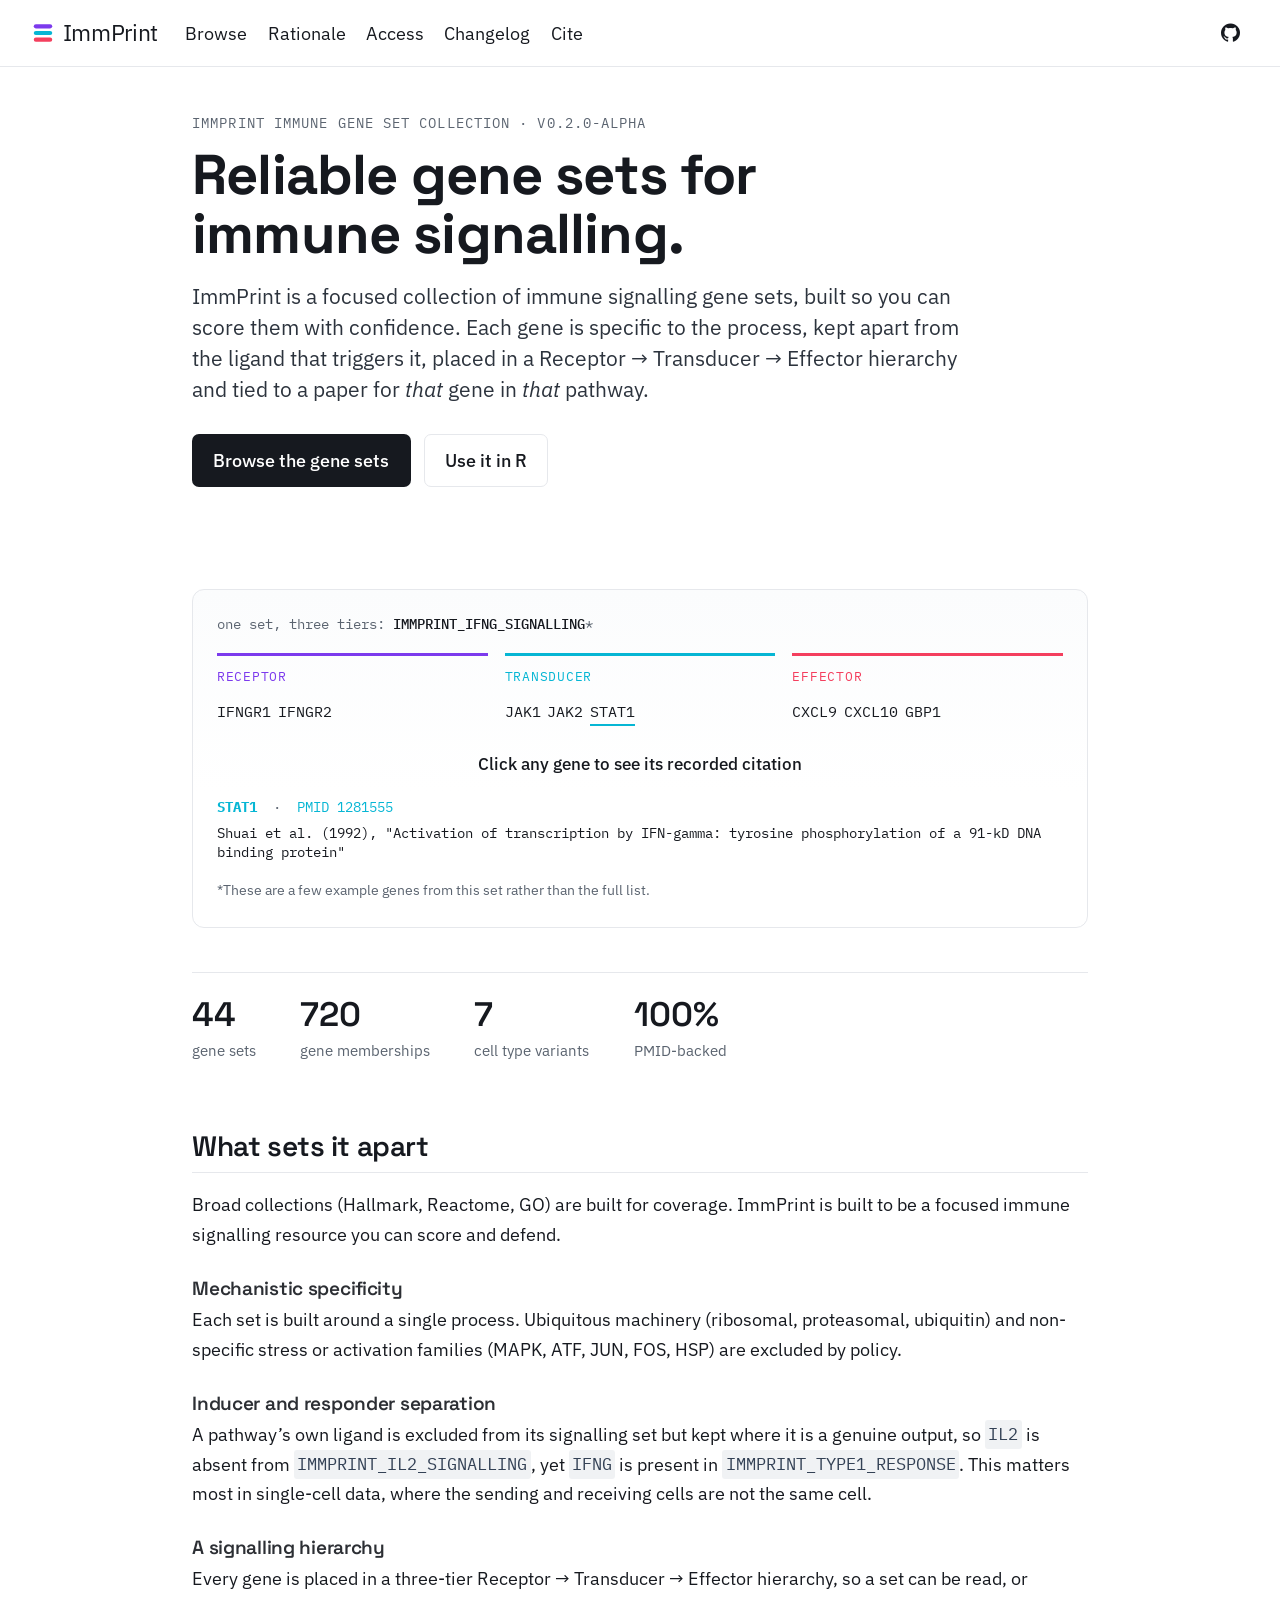
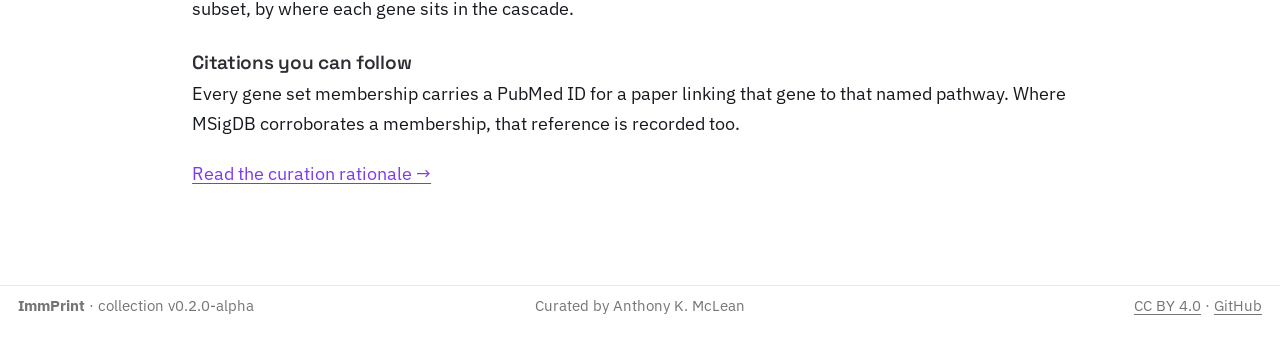
==== index.html @ 452f44f0 "Built site for gh-pages" ====
<!DOCTYPE html>
<html xmlns="http://www.w3.org/1999/xhtml" lang="en" xml:lang="en"><head>

<meta charset="utf-8">
<meta name="generator" content="quarto-1.9.38">

<meta name="viewport" content="width=device-width, initial-scale=1.0, user-scalable=yes">


<title>Home – ImmPrint</title>
<style>
/* Default styles provided by pandoc.
** See https://pandoc.org/MANUAL.html#variables-for-html for config info.
*/
code{white-space: pre-wrap;}
span.smallcaps{font-variant: small-caps;}
div.columns{display: flex; gap: min(4vw, 1.5em);}
div.column{flex: auto; overflow-x: auto;}
div.hanging-indent{margin-left: 1.5em; text-indent: -1.5em;}
ul.task-list{list-style: none;}
ul.task-list li input[type="checkbox"] {
  width: 0.8em;
  margin: 0 0.8em 0.2em -1em; /* quarto-specific, see https://github.com/quarto-dev/quarto-cli/issues/4556 */ 
  vertical-align: middle;
}
/* CSS for syntax highlighting */
html { -webkit-text-size-adjust: 100%; }
pre > code.sourceCode { white-space: pre; position: relative; }
pre > code.sourceCode > span { display: inline-block; line-height: 1.25; }
pre > code.sourceCode > span:empty { height: 1.2em; }
.sourceCode { overflow: visible; }
code.sourceCode > span { color: inherit; text-decoration: inherit; }
div.sourceCode { margin: 1em 0; }
pre.sourceCode { margin: 0; }
@media screen {
div.sourceCode { overflow: auto; }
}
@media print {
pre > code.sourceCode { white-space: pre-wrap; }
pre > code.sourceCode > span { text-indent: -5em; padding-left: 5em; }
}
pre.numberSource code
  { counter-reset: source-line 0; }
pre.numberSource code > span
  { position: relative; left: -4em; counter-increment: source-line; }
pre.numberSource code > span > a:first-child::before
  { content: counter(source-line);
    position: relative; left: -1em; text-align: right; vertical-align: baseline;
    border: none; display: inline-block;
    -webkit-touch-callout: none; -webkit-user-select: none;
    -khtml-user-select: none; -moz-user-select: none;
    -ms-user-select: none; user-select: none;
    padding: 0 4px; width: 4em;
  }
pre.numberSource { margin-left: 3em;  padding-left: 4px; }
div.sourceCode
  {   }
@media screen {
pre > code.sourceCode > span > a:first-child::before { text-decoration: underline; }
}
</style>


<script src="site_libs/quarto-nav/quarto-nav.js"></script>
<link href="./favicon.svg" rel="icon" type="image/svg+xml">
<script src="site_libs/quarto-html/quarto.js" type="module"></script>
<script src="site_libs/quarto-html/tabsets/tabsets.js" type="module"></script>
<script src="site_libs/quarto-html/popper.min.js"></script>
<script src="site_libs/quarto-html/tippy.umd.min.js"></script>
<script src="site_libs/quarto-html/anchor.min.js"></script>
<link href="site_libs/quarto-html/tippy.css" rel="stylesheet">
<link href="site_libs/quarto-html/quarto-syntax-highlighting-c11abc8cc2b203d8167704c6b3f98431.css" rel="stylesheet" id="quarto-text-highlighting-styles">
<script src="site_libs/bootstrap/bootstrap.min.js"></script>
<link href="site_libs/bootstrap/bootstrap-icons.css" rel="stylesheet">
<link href="site_libs/bootstrap/bootstrap-0b1554bef67d31e65fcadd1687eadedb.min.css" rel="stylesheet" append-hash="true" id="quarto-bootstrap" data-mode="light">
<script id="quarto-search-options" type="application/json">{
  "language": {
    "search-no-results-text": "No results",
    "search-matching-documents-text": "matching documents",
    "search-copy-link-title": "Copy link to search",
    "search-hide-matches-text": "Hide additional matches",
    "search-more-match-text": "more match in this document",
    "search-more-matches-text": "more matches in this document",
    "search-clear-button-title": "Clear",
    "search-text-placeholder": "",
    "search-detached-cancel-button-title": "Cancel",
    "search-submit-button-title": "Submit",
    "search-label": "Search"
  }
}</script>
<script type="module" src="site_libs/quarto-ojs/quarto-ojs-runtime.js"></script>
<link href="site_libs/quarto-ojs/quarto-ojs.css" rel="stylesheet">


</head>

<body class="nav-fixed fullcontent quarto-light">

<div id="quarto-search-results"></div>
  <header id="quarto-header" class="headroom fixed-top">
    <nav class="navbar navbar-expand-lg " data-bs-theme="dark">
      <div class="navbar-container container-fluid">
      <div class="navbar-brand-container mx-auto">
    <a href="./index.html" class="navbar-brand navbar-brand-logo">
    <img src="./logo.svg" alt="ImmPrint" class="navbar-logo light-content">
    <img src="./logo.svg" alt="ImmPrint" class="navbar-logo dark-content">
    </a>
    <a class="navbar-brand" href="./index.html">
    <span class="navbar-title">ImmPrint</span>
    </a>
  </div>
          <button class="navbar-toggler" type="button" data-bs-toggle="collapse" data-bs-target="#navbarCollapse" aria-controls="navbarCollapse" role="menu" aria-expanded="false" aria-label="Toggle navigation" onclick="if (window.quartoToggleHeadroom) { window.quartoToggleHeadroom(); }">
  <span class="navbar-toggler-icon"></span>
</button>
          <div class="collapse navbar-collapse" id="navbarCollapse">
            <ul class="navbar-nav navbar-nav-scroll me-auto">
  <li class="nav-item">
    <a class="nav-link" href="./browse.html"> 
<span class="menu-text">Browse</span></a>
  </li>  
  <li class="nav-item">
    <a class="nav-link" href="./rationale.html"> 
<span class="menu-text">Rationale</span></a>
  </li>  
  <li class="nav-item">
    <a class="nav-link" href="./access.html"> 
<span class="menu-text">Access</span></a>
  </li>  
  <li class="nav-item">
    <a class="nav-link" href="./changelog.html"> 
<span class="menu-text">Changelog</span></a>
  </li>  
  <li class="nav-item">
    <a class="nav-link" href="./cite.html"> 
<span class="menu-text">Cite</span></a>
  </li>  
</ul>
            <ul class="navbar-nav navbar-nav-scroll ms-auto">
  <li class="nav-item compact">
    <a class="nav-link" href="https://github.com/akmclz/immprint"> <i class="bi bi-github" role="img" aria-label="GitHub repository">
</i> 
<span class="menu-text"></span></a>
  </li>  
</ul>
          </div> <!-- /navcollapse -->
            <div class="quarto-navbar-tools">
</div>
      </div> <!-- /container-fluid -->
    </nav>
</header>
<!-- content -->
<div id="quarto-content" class="quarto-container page-columns page-rows-contents page-layout-article page-navbar">
<!-- sidebar -->
<!-- margin-sidebar -->
    
<!-- main -->
<main class="content" id="quarto-document-content"><header id="title-block-header" class="quarto-title-block"></header>




<section class="hero">
  <div class="eyebrow">ImmPrint immune gene set collection · v0.2.0-alpha</div>
  <h1>Reliable gene sets for immune signalling.</h1>
  <p class="lede">ImmPrint is a focused collection of immune signalling gene sets,
  built so you can score them with confidence. Each gene is specific to the
  process, kept apart from the ligand that triggers it, placed in a Receptor →
  Transducer → Effector hierarchy and tied to a paper for <em>that</em> gene in
  <em>that</em> pathway.</p>
  <div class="cta">
    <a class="btn-primary" href="browse.html">Browse the gene sets</a>
    <a class="btn-ghost" href="access.html">Use it in R</a>
  </div>
</section>
<div class="cell">
<div class="sourceCode cell-code hidden" id="cb1" data-startfrom="24" data-source-offset="0"><pre class="sourceCode js"><code class="sourceCode javascript" style="counter-reset: source-line 23;"><span id="cb1-24"><a href="#cb1-24" aria-hidden="true" tabindex="-1"></a>data <span class="op">=</span> <span class="fu">FileAttachment</span>(<span class="st">"data/immprint_0.2.0-alpha.csv"</span>)<span class="op">.</span><span class="fu">csv</span>()</span></code></pre></div>
<div class="cell-output cell-output-display">
<div id="ojs-cell-1" data-nodetype="declaration">

</div>
</div>
</div>
<div class="cell">
<div class="sourceCode cell-code hidden" id="cb2" data-startfrom="30" data-source-offset="-0"><pre class="sourceCode js"><code class="sourceCode javascript" style="counter-reset: source-line 29;"><span id="cb2-30"><a href="#cb2-30" aria-hidden="true" tabindex="-1"></a>heroSet <span class="op">=</span> <span class="st">"IMMPRINT_IFNG_SIGNALLING"</span></span>
<span id="cb2-31"><a href="#cb2-31" aria-hidden="true" tabindex="-1"></a>heroTiers <span class="op">=</span> [</span>
<span id="cb2-32"><a href="#cb2-32" aria-hidden="true" tabindex="-1"></a>  { <span class="dt">tier</span><span class="op">:</span> <span class="st">"r"</span><span class="op">,</span> <span class="dt">label</span><span class="op">:</span> <span class="st">"Receptor"</span><span class="op">,</span> <span class="dt">genes</span><span class="op">:</span> [<span class="st">"IFNGR1"</span><span class="op">,</span> <span class="st">"IFNGR2"</span>] }<span class="op">,</span></span>
<span id="cb2-33"><a href="#cb2-33" aria-hidden="true" tabindex="-1"></a>  { <span class="dt">tier</span><span class="op">:</span> <span class="st">"t"</span><span class="op">,</span> <span class="dt">label</span><span class="op">:</span> <span class="st">"Transducer"</span><span class="op">,</span> <span class="dt">genes</span><span class="op">:</span> [<span class="st">"JAK1"</span><span class="op">,</span> <span class="st">"JAK2"</span><span class="op">,</span> <span class="st">"STAT1"</span>] }<span class="op">,</span></span>
<span id="cb2-34"><a href="#cb2-34" aria-hidden="true" tabindex="-1"></a>  { <span class="dt">tier</span><span class="op">:</span> <span class="st">"e"</span><span class="op">,</span> <span class="dt">label</span><span class="op">:</span> <span class="st">"Effector"</span><span class="op">,</span> <span class="dt">genes</span><span class="op">:</span> [<span class="st">"CXCL9"</span><span class="op">,</span> <span class="st">"CXCL10"</span><span class="op">,</span> <span class="st">"GBP1"</span>] }</span>
<span id="cb2-35"><a href="#cb2-35" aria-hidden="true" tabindex="-1"></a>]</span>
<span id="cb2-36"><a href="#cb2-36" aria-hidden="true" tabindex="-1"></a>tierColour <span class="op">=</span> ({ <span class="dt">r</span><span class="op">:</span> <span class="st">"var(--tier-receptor)"</span><span class="op">,</span> <span class="dt">t</span><span class="op">:</span> <span class="st">"var(--tier-transducer)"</span><span class="op">,</span> <span class="dt">e</span><span class="op">:</span> <span class="st">"var(--tier-effector)"</span> })</span>
<span id="cb2-37"><a href="#cb2-37" aria-hidden="true" tabindex="-1"></a>heroPapers <span class="op">=</span> ({</span>
<span id="cb2-38"><a href="#cb2-38" aria-hidden="true" tabindex="-1"></a>  <span class="dt">IFNGR1</span><span class="op">:</span> <span class="st">'Aguet, Dembić &amp; Merlin (1988), "Molecular cloning and expression of the human interferon-gamma receptor"'</span><span class="op">,</span></span>
<span id="cb2-39"><a href="#cb2-39" aria-hidden="true" tabindex="-1"></a>  <span class="dt">IFNGR2</span><span class="op">:</span> <span class="st">'Hemmi et al. (1994), "A novel member of the interferon receptor family complements functionality of the murine interferon gamma receptor in human cells"'</span><span class="op">,</span></span>
<span id="cb2-40"><a href="#cb2-40" aria-hidden="true" tabindex="-1"></a>  <span class="dt">JAK1</span><span class="op">:</span> <span class="st">'Müller et al. (1993), "The protein tyrosine kinase JAK1 complements defects in interferon-alpha/beta and -gamma signal transduction"'</span><span class="op">,</span></span>
<span id="cb2-41"><a href="#cb2-41" aria-hidden="true" tabindex="-1"></a>  <span class="dt">JAK2</span><span class="op">:</span> <span class="st">'Watling et al. (1993), "Complementation by the protein tyrosine kinase JAK2 of a mutant cell line defective in the interferon-gamma signal transduction pathway"'</span><span class="op">,</span></span>
<span id="cb2-42"><a href="#cb2-42" aria-hidden="true" tabindex="-1"></a>  <span class="dt">STAT1</span><span class="op">:</span> <span class="st">'Shuai et al. (1992), "Activation of transcription by IFN-gamma: tyrosine phosphorylation of a 91-kD DNA binding protein"'</span><span class="op">,</span></span>
<span id="cb2-43"><a href="#cb2-43" aria-hidden="true" tabindex="-1"></a>  <span class="dt">CXCL9</span><span class="op">:</span> <span class="st">'Liao et al. (1995), "Human Mig chemokine: biochemical and functional characterization"'</span><span class="op">,</span></span>
<span id="cb2-44"><a href="#cb2-44" aria-hidden="true" tabindex="-1"></a>  <span class="dt">CXCL10</span><span class="op">:</span> <span class="st">'Luster, Unkeless &amp; Ravetch (1985), "γ-Interferon transcriptionally regulates an early-response gene containing homology to platelet proteins"'</span><span class="op">,</span></span>
<span id="cb2-45"><a href="#cb2-45" aria-hidden="true" tabindex="-1"></a>  <span class="dt">GBP1</span><span class="op">:</span> <span class="st">'Prakash et al. (2000), "Triphosphate structure of guanylate-binding protein 1 and implications for nucleotide binding and GTPase mechanism"'</span></span>
<span id="cb2-46"><a href="#cb2-46" aria-hidden="true" tabindex="-1"></a>})</span>
<span id="cb2-47"><a href="#cb2-47" aria-hidden="true" tabindex="-1"></a>mutable picked <span class="op">=</span> <span class="st">"STAT1"</span></span></code></pre></div>
<div class="cell-output cell-output-display">
<div>
<div id="ojs-cell-2-1" data-nodetype="declaration">

</div>
</div>
</div>
<div class="cell-output cell-output-display">
<div>
<div id="ojs-cell-2-2" data-nodetype="declaration">

</div>
</div>
</div>
<div class="cell-output cell-output-display">
<div>
<div id="ojs-cell-2-3" data-nodetype="declaration">

</div>
</div>
</div>
<div class="cell-output cell-output-display">
<div>
<div id="ojs-cell-2-4" data-nodetype="declaration">

</div>
</div>
</div>
<div class="cell-output cell-output-display">
<div>
<div id="ojs-cell-2-5" data-nodetype="declaration">

</div>
</div>
</div>
</div>
<div class="cell">
<div class="sourceCode cell-code hidden" id="cb3" data-startfrom="51" data-source-offset="0"><pre class="sourceCode js"><code class="sourceCode javascript" style="counter-reset: source-line 50;"><span id="cb3-51"><a href="#cb3-51" aria-hidden="true" tabindex="-1"></a><span class="kw">function</span> <span class="fu">pmidLine</span>(gene) {</span>
<span id="cb3-52"><a href="#cb3-52" aria-hidden="true" tabindex="-1"></a>  <span class="kw">const</span> row <span class="op">=</span> data<span class="op">.</span><span class="fu">find</span>(d <span class="kw">=&gt;</span> d<span class="op">.</span><span class="at">gene_set</span> <span class="op">===</span> heroSet <span class="op">&amp;&amp;</span> d<span class="op">.</span><span class="at">gene_symbol</span> <span class="op">===</span> gene)<span class="op">;</span></span>
<span id="cb3-53"><a href="#cb3-53" aria-hidden="true" tabindex="-1"></a>  <span class="kw">const</span> ids <span class="op">=</span> row <span class="op">?</span> <span class="bu">String</span>(row<span class="op">.</span><span class="at">pmids</span>)<span class="op">.</span><span class="fu">split</span>(<span class="st">";"</span>)<span class="op">.</span><span class="fu">map</span>(s <span class="kw">=&gt;</span> s<span class="op">.</span><span class="fu">trim</span>())<span class="op">.</span><span class="fu">filter</span>(<span class="bu">Boolean</span>) <span class="op">:</span> []<span class="op">;</span></span>
<span id="cb3-54"><a href="#cb3-54" aria-hidden="true" tabindex="-1"></a>  <span class="kw">const</span> col <span class="op">=</span> heroTiers<span class="op">.</span><span class="fu">find</span>(c <span class="kw">=&gt;</span> c<span class="op">.</span><span class="at">genes</span><span class="op">.</span><span class="fu">includes</span>(gene))<span class="op">;</span></span>
<span id="cb3-55"><a href="#cb3-55" aria-hidden="true" tabindex="-1"></a>  <span class="kw">const</span> colour <span class="op">=</span> col <span class="op">?</span> tierColour[col<span class="op">.</span><span class="at">tier</span>] <span class="op">:</span> <span class="st">"var(--ink)"</span><span class="op">;</span></span>
<span id="cb3-56"><a href="#cb3-56" aria-hidden="true" tabindex="-1"></a>  <span class="cf">return</span> <span class="fu">html</span><span class="vs">`&lt;div class="pmid"&gt;</span></span>
<span id="cb3-57"><a href="#cb3-57" aria-hidden="true" tabindex="-1"></a><span class="vs">    &lt;div class="pmid-line"&gt;&lt;strong style=</span><span class="sc">${</span><span class="st">"color:"</span> <span class="op">+</span> colour<span class="sc">}</span><span class="vs">&gt;</span><span class="sc">${</span>gene<span class="sc">}</span><span class="vs">&lt;/strong&gt; &amp;nbsp;·&amp;nbsp; </span><span class="sc">${</span>ids<span class="op">.</span><span class="at">length</span></span>
<span id="cb3-58"><a href="#cb3-58" aria-hidden="true" tabindex="-1"></a>      <span class="op">?</span> ids<span class="op">.</span><span class="fu">map</span>((id<span class="op">,</span> i) <span class="kw">=&gt;</span> <span class="fu">html</span><span class="vs">`</span><span class="sc">${</span>i <span class="op">?</span> <span class="st">", "</span> <span class="op">:</span> <span class="st">""</span><span class="sc">}</span><span class="vs">&lt;a style=</span><span class="sc">${</span><span class="st">"color:"</span> <span class="op">+</span> colour<span class="sc">}</span><span class="vs"> href=</span><span class="sc">${</span><span class="st">"https://pubmed.ncbi.nlm.nih.gov/"</span> <span class="op">+</span> id <span class="op">+</span> <span class="st">"/"</span><span class="sc">}</span><span class="vs"> target="_blank" rel="noopener"&gt;PMID </span><span class="sc">${</span>id<span class="sc">}</span><span class="vs">&lt;/a&gt;`</span>)</span>
<span id="cb3-59"><a href="#cb3-59" aria-hidden="true" tabindex="-1"></a>      <span class="op">:</span> <span class="st">"no recorded citation"</span><span class="sc">}</span><span class="vs">&lt;/div&gt;</span></span>
<span id="cb3-60"><a href="#cb3-60" aria-hidden="true" tabindex="-1"></a><span class="vs">    &lt;div class="paper-title"&gt;</span><span class="sc">${</span>heroPapers[gene] <span class="op">||</span> <span class="st">""</span><span class="sc">}</span><span class="vs">&lt;/div&gt;</span></span>
<span id="cb3-61"><a href="#cb3-61" aria-hidden="true" tabindex="-1"></a><span class="vs">  &lt;/div&gt;`</span><span class="op">;</span></span>
<span id="cb3-62"><a href="#cb3-62" aria-hidden="true" tabindex="-1"></a>}</span></code></pre></div>
<div class="cell-output cell-output-display">
<div id="ojs-cell-3" data-nodetype="declaration">

</div>
</div>
</div>
<div class="cell">
<div class="sourceCode cell-code hidden" id="cb4" data-startfrom="67" data-source-offset="0"><pre class="sourceCode js"><code class="sourceCode javascript" style="counter-reset: source-line 66;"><span id="cb4-67"><a href="#cb4-67" aria-hidden="true" tabindex="-1"></a>{</span>
<span id="cb4-68"><a href="#cb4-68" aria-hidden="true" tabindex="-1"></a>  <span class="kw">const</span> el <span class="op">=</span> <span class="fu">html</span><span class="vs">`&lt;div class="trace"&gt;</span></span>
<span id="cb4-69"><a href="#cb4-69" aria-hidden="true" tabindex="-1"></a><span class="vs">    &lt;div class="trace-head"&gt;one set, three tiers: &lt;span class="setname"&gt;</span><span class="sc">${</span>heroSet<span class="sc">}</span><span class="vs">&lt;/span&gt;*&lt;/div&gt;</span></span>
<span id="cb4-70"><a href="#cb4-70" aria-hidden="true" tabindex="-1"></a><span class="vs">    &lt;div class="tiers"&gt;</span></span>
<span id="cb4-71"><a href="#cb4-71" aria-hidden="true" tabindex="-1"></a><span class="vs">      </span><span class="sc">${</span>heroTiers<span class="op">.</span><span class="fu">map</span>(col <span class="kw">=&gt;</span> <span class="fu">html</span><span class="vs">`&lt;div class="tier </span><span class="sc">${</span>col<span class="op">.</span><span class="at">tier</span><span class="sc">}</span><span class="vs">"&gt;</span></span>
<span id="cb4-72"><a href="#cb4-72" aria-hidden="true" tabindex="-1"></a><span class="vs">        &lt;div class="tlabel"&gt;</span><span class="sc">${</span>col<span class="op">.</span><span class="at">label</span><span class="sc">}</span><span class="vs">&lt;/div&gt;</span></span>
<span id="cb4-73"><a href="#cb4-73" aria-hidden="true" tabindex="-1"></a><span class="vs">        </span><span class="sc">${</span>col<span class="op">.</span><span class="at">genes</span><span class="op">.</span><span class="fu">map</span>(g <span class="kw">=&gt;</span> <span class="fu">html</span><span class="vs">`&lt;span class="gene" data-gene="</span><span class="sc">${</span>g<span class="sc">}</span><span class="vs">"</span></span>
<span id="cb4-74"><a href="#cb4-74" aria-hidden="true" tabindex="-1"></a><span class="vs">            style=</span><span class="sc">${</span>picked <span class="op">===</span> g <span class="op">?</span> (<span class="st">"border-bottom-color:"</span> <span class="op">+</span> tierColour[col<span class="op">.</span><span class="at">tier</span>]) <span class="op">:</span> <span class="st">""</span><span class="sc">}</span><span class="vs">&gt;</span><span class="sc">${</span>g<span class="sc">}</span><span class="vs">&lt;/span&gt;`</span>)<span class="sc">}</span></span>
<span id="cb4-75"><a href="#cb4-75" aria-hidden="true" tabindex="-1"></a><span class="vs">      &lt;/div&gt;`</span>)<span class="sc">}</span></span>
<span id="cb4-76"><a href="#cb4-76" aria-hidden="true" tabindex="-1"></a><span class="vs">    &lt;/div&gt;</span></span>
<span id="cb4-77"><a href="#cb4-77" aria-hidden="true" tabindex="-1"></a><span class="vs">    &lt;div class="click-note"&gt;Click any gene to see its recorded citation&lt;/div&gt;</span></span>
<span id="cb4-78"><a href="#cb4-78" aria-hidden="true" tabindex="-1"></a><span class="vs">    </span><span class="sc">${</span><span class="fu">pmidLine</span>(picked)<span class="sc">}</span></span>
<span id="cb4-79"><a href="#cb4-79" aria-hidden="true" tabindex="-1"></a><span class="vs">    &lt;div class="trace-foot"&gt;*These are a few example genes from this set rather than the full list.&lt;/div&gt;</span></span>
<span id="cb4-80"><a href="#cb4-80" aria-hidden="true" tabindex="-1"></a><span class="vs">  &lt;/div&gt;`</span><span class="op">;</span></span>
<span id="cb4-81"><a href="#cb4-81" aria-hidden="true" tabindex="-1"></a>  el<span class="op">.</span><span class="fu">addEventListener</span>(<span class="st">"click"</span><span class="op">,</span> (e) <span class="kw">=&gt;</span> {</span>
<span id="cb4-82"><a href="#cb4-82" aria-hidden="true" tabindex="-1"></a>    <span class="kw">const</span> span <span class="op">=</span> e<span class="op">.</span><span class="at">target</span><span class="op">.</span><span class="fu">closest</span>(<span class="st">".gene"</span>)<span class="op">;</span></span>
<span id="cb4-83"><a href="#cb4-83" aria-hidden="true" tabindex="-1"></a>    <span class="cf">if</span> (span <span class="op">&amp;&amp;</span> span<span class="op">.</span><span class="at">dataset</span><span class="op">.</span><span class="at">gene</span>) mutable picked <span class="op">=</span> span<span class="op">.</span><span class="at">dataset</span><span class="op">.</span><span class="at">gene</span><span class="op">;</span></span>
<span id="cb4-84"><a href="#cb4-84" aria-hidden="true" tabindex="-1"></a>  })<span class="op">;</span></span>
<span id="cb4-85"><a href="#cb4-85" aria-hidden="true" tabindex="-1"></a>  <span class="cf">return</span> el<span class="op">;</span></span>
<span id="cb4-86"><a href="#cb4-86" aria-hidden="true" tabindex="-1"></a>}</span></code></pre></div>
<div class="cell-output cell-output-display">
<div id="ojs-cell-4" data-nodetype="expression">

</div>
</div>
</div>
<div class="cell">
<div class="sourceCode cell-code hidden" id="cb5" data-startfrom="91" data-source-offset="0"><pre class="sourceCode js"><code class="sourceCode javascript" style="counter-reset: source-line 90;"><span id="cb5-91"><a href="#cb5-91" aria-hidden="true" tabindex="-1"></a><span class="fu">html</span><span class="vs">`&lt;div class="statstrip"&gt;</span></span>
<span id="cb5-92"><a href="#cb5-92" aria-hidden="true" tabindex="-1"></a><span class="vs">  &lt;div class="stat"&gt;&lt;div class="num"&gt;</span><span class="sc">${</span><span class="kw">new</span> <span class="bu">Set</span>(data<span class="op">.</span><span class="fu">map</span>(d <span class="kw">=&gt;</span> d<span class="op">.</span><span class="at">gene_set</span>))<span class="op">.</span><span class="at">size</span><span class="sc">}</span><span class="vs">&lt;/div&gt;&lt;div class="cap"&gt;gene sets&lt;/div&gt;&lt;/div&gt;</span></span>
<span id="cb5-93"><a href="#cb5-93" aria-hidden="true" tabindex="-1"></a><span class="vs">  &lt;div class="stat"&gt;&lt;div class="num"&gt;</span><span class="sc">${</span>data<span class="op">.</span><span class="at">length</span><span class="sc">}</span><span class="vs">&lt;/div&gt;&lt;div class="cap"&gt;gene memberships&lt;/div&gt;&lt;/div&gt;</span></span>
<span id="cb5-94"><a href="#cb5-94" aria-hidden="true" tabindex="-1"></a><span class="vs">  &lt;div class="stat"&gt;&lt;div class="num"&gt;</span><span class="sc">${</span><span class="kw">new</span> <span class="bu">Set</span>(data<span class="op">.</span><span class="fu">flatMap</span>(d <span class="kw">=&gt;</span> d<span class="op">.</span><span class="at">cell_type</span><span class="op">.</span><span class="fu">split</span>(<span class="st">";"</span>)<span class="op">.</span><span class="fu">map</span>(s <span class="kw">=&gt;</span> s<span class="op">.</span><span class="fu">trim</span>()))<span class="op">.</span><span class="fu">filter</span>(s <span class="kw">=&gt;</span> s <span class="op">&amp;&amp;</span> s <span class="op">!==</span> <span class="st">"pan"</span>))<span class="op">.</span><span class="at">size</span><span class="sc">}</span><span class="vs">&lt;/div&gt;&lt;div class="cap"&gt;cell type variants&lt;/div&gt;&lt;/div&gt;</span></span>
<span id="cb5-95"><a href="#cb5-95" aria-hidden="true" tabindex="-1"></a><span class="vs">  &lt;div class="stat"&gt;&lt;div class="num"&gt;100%&lt;/div&gt;&lt;div class="cap"&gt;PMID-backed&lt;/div&gt;&lt;/div&gt;</span></span>
<span id="cb5-96"><a href="#cb5-96" aria-hidden="true" tabindex="-1"></a><span class="vs">&lt;/div&gt;`</span></span></code></pre></div>
<div class="cell-output cell-output-display">
<div id="ojs-cell-5" data-nodetype="expression">

</div>
</div>
</div>
<section id="what-sets-it-apart" class="level2">
<h2 class="anchored" data-anchor-id="what-sets-it-apart">What sets it apart</h2>
<p>Broad collections (Hallmark, Reactome, GO) are built for coverage. ImmPrint is built to be a focused immune signalling resource you can score and defend.</p>
<div class="feat">
<section id="mechanistic-specificity" class="level3">
<h3 class="anchored" data-anchor-id="mechanistic-specificity">Mechanistic specificity</h3>
<p>Each set is built around a single process. Ubiquitous machinery (ribosomal, proteasomal, ubiquitin) and non-specific stress or activation families (MAPK, ATF, JUN, FOS, HSP) are excluded by policy.</p>
</section>
<section id="inducer-and-responder-separation" class="level3">
<h3 class="anchored" data-anchor-id="inducer-and-responder-separation">Inducer and responder separation</h3>
<p>A pathway’s own ligand is excluded from its signalling set but kept where it is a genuine output, so <code>IL2</code> is absent from <code>IMMPRINT_IL2_SIGNALLING</code>, yet <code>IFNG</code> is present in <code>IMMPRINT_TYPE1_RESPONSE</code>. This matters most in single-cell data, where the sending and receiving cells are not the same cell.</p>
</section>
<section id="a-signalling-hierarchy" class="level3">
<h3 class="anchored" data-anchor-id="a-signalling-hierarchy">A signalling hierarchy</h3>
<p>Every gene is placed in a three-tier Receptor → Transducer → Effector hierarchy, so a set can be read, or subset, by where each gene sits in the cascade.</p>
</section>
<section id="citations-you-can-follow" class="level3">
<h3 class="anchored" data-anchor-id="citations-you-can-follow">Citations you can follow</h3>
<p>Every gene set membership carries a PubMed ID for a paper linking that gene to that named pathway. Where MSigDB corroborates a membership, that reference is recorded too.</p>
</section>
</div>
<p><a href="./rationale.html">Read the curation rationale →</a></p>


</section>

</main> <!-- /main -->
<script type="ojs-module-contents">
[base64]
</script>
<script type="module">
if (window.location.protocol === "file:") { alert("The OJS runtime does not work with file:// URLs. Please use a web server to view this document."); }
window._ojs.paths.runtimeToDoc = "../..";
window._ojs.paths.runtimeToRoot = "../..";
window._ojs.paths.docToRoot = "";
window._ojs.selfContained = false;
window._ojs.runtime.interpretFromScriptTags();
</script>
<script id="quarto-html-after-body" type="application/javascript">
  window.document.addEventListener("DOMContentLoaded", function (event) {
    const icon = "";
    const anchorJS = new window.AnchorJS();
    anchorJS.options = {
      placement: 'right',
      icon: icon
    };
    anchorJS.add('.anchored');
      var localhostRegex = new RegExp(/^(?:http|https):\/\/localhost\:?[0-9]*\//);
      var mailtoRegex = new RegExp(/^mailto:/);
        var filterRegex = new RegExp("https:\/\/akmclz\.github\.io\/immprint");
      var isInternal = (href) => {
          return filterRegex.test(href) || localhostRegex.test(href) || mailtoRegex.test(href);
      }
      // Inspect non-navigation links and adorn them if external
     var links = window.document.querySelectorAll('a[href]:not(.nav-link):not(.navbar-brand):not(.toc-action):not(.sidebar-link):not(.sidebar-item-toggle):not(.pagination-link):not(.no-external):not([aria-hidden]):not(.dropdown-item):not(.quarto-navigation-tool):not(.about-link)');
      for (var i=0; i<links.length; i++) {
        const link = links[i];
        if (!isInternal(link.href)) {
          // undo the damage that might have been done by quarto-nav.js in the case of
          // links that we want to consider external
          if (link.dataset.originalHref !== undefined) {
            link.href = link.dataset.originalHref;
          }
            // target, if specified
            link.setAttribute("target", "_blank");
            if (link.getAttribute("rel") === null) {
              link.setAttribute("rel", "noopener");
            }
        }
      }
    function tippyHover(el, contentFn, onTriggerFn, onUntriggerFn) {
      const config = {
        allowHTML: true,
        maxWidth: 500,
        delay: 100,
        arrow: false,
        appendTo: function(el) {
            return el.parentElement;
        },
        interactive: true,
        interactiveBorder: 10,
        theme: 'quarto',
        placement: 'bottom-start',
      };
      if (contentFn) {
        config.content = contentFn;
      }
      if (onTriggerFn) {
        config.onTrigger = onTriggerFn;
      }
      if (onUntriggerFn) {
        config.onUntrigger = onUntriggerFn;
      }
      window.tippy(el, config); 
    }
    const noterefs = window.document.querySelectorAll('a[role="doc-noteref"]');
    for (var i=0; i<noterefs.length; i++) {
      const ref = noterefs[i];
      tippyHover(ref, function() {
        // use id or data attribute instead here
        let href = ref.getAttribute('data-footnote-href') || ref.getAttribute('href');
        try { href = new URL(href).hash; } catch {}
        const id = href.replace(/^#\/?/, "");
        const note = window.document.getElementById(id);
        if (note) {
          return note.innerHTML;
        } else {
          return "";
        }
      });
    }
    const xrefs = window.document.querySelectorAll('a.quarto-xref');
    const processXRef = (id, note) => {
      // Strip column container classes
      const stripColumnClz = (el) => {
        el.classList.remove("page-full", "page-columns");
        if (el.children) {
          for (const child of el.children) {
            stripColumnClz(child);
          }
        }
      }
      stripColumnClz(note)
      if (id === null || id.startsWith('sec-')) {
        // Special case sections, only their first couple elements
        const container = document.createElement("div");
        if (note.children && note.children.length > 2) {
          container.appendChild(note.children[0].cloneNode(true));
          for (let i = 1; i < note.children.length; i++) {
            const child = note.children[i];
            if (child.tagName === "P" && child.innerText === "") {
              continue;
            } else {
              container.appendChild(child.cloneNode(true));
              break;
            }
          }
          if (window.Quarto?.typesetMath) {
            window.Quarto.typesetMath(container);
          }
          return container.innerHTML
        } else {
          if (window.Quarto?.typesetMath) {
            window.Quarto.typesetMath(note);
          }
          return note.innerHTML;
        }
      } else {
        // Remove any anchor links if they are present
        const anchorLink = note.querySelector('a.anchorjs-link');
        if (anchorLink) {
          anchorLink.remove();
        }
        if (window.Quarto?.typesetMath) {
          window.Quarto.typesetMath(note);
        }
        if (note.classList.contains("callout")) {
          return note.outerHTML;
        } else {
          return note.innerHTML;
        }
      }
    }
    for (var i=0; i<xrefs.length; i++) {
      const xref = xrefs[i];
      tippyHover(xref, undefined, function(instance) {
        instance.disable();
        let url = xref.getAttribute('href');
        let hash = undefined; 
        if (url.startsWith('#')) {
          hash = url;
        } else {
          try { hash = new URL(url).hash; } catch {}
        }
        if (hash) {
          const id = hash.replace(/^#\/?/, "");
          const note = window.document.getElementById(id);
          if (note !== null) {
            try {
              const html = processXRef(id, note.cloneNode(true));
              instance.setContent(html);
            } finally {
              instance.enable();
              instance.show();
            }
          } else {
            // See if we can fetch this
            fetch(url.split('#')[0])
            .then(res => res.text())
            .then(html => {
              const parser = new DOMParser();
              const htmlDoc = parser.parseFromString(html, "text/html");
              const note = htmlDoc.getElementById(id);
              if (note !== null) {
                const html = processXRef(id, note);
                instance.setContent(html);
              } 
            }).finally(() => {
              instance.enable();
              instance.show();
            });
          }
        } else {
          // See if we can fetch a full url (with no hash to target)
          // This is a special case and we should probably do some content thinning / targeting
          fetch(url)
          .then(res => res.text())
          .then(html => {
            const parser = new DOMParser();
            const htmlDoc = parser.parseFromString(html, "text/html");
            const note = htmlDoc.querySelector('main.content');
            if (note !== null) {
              // This should only happen for chapter cross references
              // (since there is no id in the URL)
              // remove the first header
              if (note.children.length > 0 && note.children[0].tagName === "HEADER") {
                note.children[0].remove();
              }
              const html = processXRef(null, note);
              instance.setContent(html);
            } 
          }).finally(() => {
            instance.enable();
            instance.show();
          });
        }
      }, function(instance) {
      });
    }
        let selectedAnnoteEl;
        const selectorForAnnotation = ( cell, annotation) => {
          let cellAttr = 'data-code-cell="' + cell + '"';
          let lineAttr = 'data-code-annotation="' +  annotation + '"';
          const selector = 'span[' + cellAttr + '][' + lineAttr + ']';
          return selector;
        }
        const selectCodeLines = (annoteEl) => {
          const doc = window.document;
          const targetCell = annoteEl.getAttribute("data-target-cell");
          const targetAnnotation = annoteEl.getAttribute("data-target-annotation");
          const annoteSpan = window.document.querySelector(selectorForAnnotation(targetCell, targetAnnotation));
          const lines = annoteSpan.getAttribute("data-code-lines").split(",");
          const lineIds = lines.map((line) => {
            return targetCell + "-" + line;
          })
          let top = null;
          let height = null;
          let parent = null;
          if (lineIds.length > 0) {
              //compute the position of the single el (top and bottom and make a div)
              const el = window.document.getElementById(lineIds[0]);
              top = el.offsetTop;
              height = el.offsetHeight;
              parent = el.parentElement.parentElement;
            if (lineIds.length > 1) {
              const lastEl = window.document.getElementById(lineIds[lineIds.length - 1]);
              const bottom = lastEl.offsetTop + lastEl.offsetHeight;
              height = bottom - top;
            }
            if (top !== null && height !== null && parent !== null) {
              // cook up a div (if necessary) and position it 
              let div = window.document.getElementById("code-annotation-line-highlight");
              if (div === null) {
                div = window.document.createElement("div");
                div.setAttribute("id", "code-annotation-line-highlight");
                div.style.position = 'absolute';
                parent.appendChild(div);
              }
              div.style.top = top - 2 + "px";
              div.style.height = height + 4 + "px";
              div.style.left = 0;
              let gutterDiv = window.document.getElementById("code-annotation-line-highlight-gutter");
              if (gutterDiv === null) {
                gutterDiv = window.document.createElement("div");
                gutterDiv.setAttribute("id", "code-annotation-line-highlight-gutter");
                gutterDiv.style.position = 'absolute';
                const codeCell = window.document.getElementById(targetCell);
                const gutter = codeCell.querySelector('.code-annotation-gutter');
                gutter.appendChild(gutterDiv);
              }
              gutterDiv.style.top = top - 2 + "px";
              gutterDiv.style.height = height + 4 + "px";
            }
            selectedAnnoteEl = annoteEl;
          }
        };
        const unselectCodeLines = () => {
          const elementsIds = ["code-annotation-line-highlight", "code-annotation-line-highlight-gutter"];
          elementsIds.forEach((elId) => {
            const div = window.document.getElementById(elId);
            if (div) {
              div.remove();
            }
          });
          selectedAnnoteEl = undefined;
        };
          // Handle positioning of the toggle
      window.addEventListener(
        "resize",
        throttle(() => {
          elRect = undefined;
          if (selectedAnnoteEl) {
            selectCodeLines(selectedAnnoteEl);
          }
        }, 10)
      );
      function throttle(fn, ms) {
      let throttle = false;
      let timer;
        return (...args) => {
          if(!throttle) { // first call gets through
              fn.apply(this, args);
              throttle = true;
          } else { // all the others get throttled
              if(timer) clearTimeout(timer); // cancel #2
              timer = setTimeout(() => {
                fn.apply(this, args);
                timer = throttle = false;
              }, ms);
          }
        };
      }
        // Attach click handler to the DT
        const annoteDls = window.document.querySelectorAll('dt[data-target-cell]');
        for (const annoteDlNode of annoteDls) {
          annoteDlNode.addEventListener('click', (event) => {
            const clickedEl = event.target;
            if (clickedEl !== selectedAnnoteEl) {
              unselectCodeLines();
              const activeEl = window.document.querySelector('dt[data-target-cell].code-annotation-active');
              if (activeEl) {
                activeEl.classList.remove('code-annotation-active');
              }
              selectCodeLines(clickedEl);
              clickedEl.classList.add('code-annotation-active');
            } else {
              // Unselect the line
              unselectCodeLines();
              clickedEl.classList.remove('code-annotation-active');
            }
          });
        }
    const findCites = (el) => {
      const parentEl = el.parentElement;
      if (parentEl) {
        const cites = parentEl.dataset.cites;
        if (cites) {
          return {
            el,
            cites: cites.split(' ')
          };
        } else {
          return findCites(el.parentElement)
        }
      } else {
        return undefined;
      }
    };
    var bibliorefs = window.document.querySelectorAll('a[role="doc-biblioref"]');
    for (var i=0; i<bibliorefs.length; i++) {
      const ref = bibliorefs[i];
      const citeInfo = findCites(ref);
      if (citeInfo) {
        tippyHover(citeInfo.el, function() {
          var popup = window.document.createElement('div');
          citeInfo.cites.forEach(function(cite) {
            var citeDiv = window.document.createElement('div');
            citeDiv.classList.add('hanging-indent');
            citeDiv.classList.add('csl-entry');
            var biblioDiv = window.document.getElementById('ref-' + cite);
            if (biblioDiv) {
              citeDiv.innerHTML = biblioDiv.innerHTML;
            }
            popup.appendChild(citeDiv);
          });
          return popup.innerHTML;
        });
      }
    }
  });
  </script>
</div> <!-- /content -->
<footer class="footer">
  <div class="nav-footer">
    <div class="nav-footer-left">
<p><strong>ImmPrint</strong> · collection v0.2.0-alpha</p>
</div>   
    <div class="nav-footer-center">
<p>Curated by Anthony K. McLean</p>
</div>
    <div class="nav-footer-right">
<p><a href="LICENSE">CC&nbsp;BY&nbsp;4.0</a> · <a href="https://github.com/akmclz/immprint">GitHub</a></p>
</div>
  </div>
</footer>




</body></html>
---- site_libs/quarto-html/tippy.css ----
.tippy-box[data-animation=fade][data-state=hidden]{opacity:0}[data-tippy-root]{max-width:calc(100vw - 10px)}.tippy-box{position:relative;background-color:#333;color:#fff;border-radius:4px;font-size:14px;line-height:1.4;white-space:normal;outline:0;transition-property:transform,visibility,opacity}.tippy-box[data-placement^=top]>.tippy-arrow{bottom:0}.tippy-box[data-placement^=top]>.tippy-arrow:before{bottom:-7px;left:0;border-width:8px 8px 0;border-top-color:initial;transform-origin:center top}.tippy-box[data-placement^=bottom]>.tippy-arrow{top:0}.tippy-box[data-placement^=bottom]>.tippy-arrow:before{top:-7px;left:0;border-width:0 8px 8px;border-bottom-color:initial;transform-origin:center bottom}.tippy-box[data-placement^=left]>.tippy-arrow{right:0}.tippy-box[data-placement^=left]>.tippy-arrow:before{border-width:8px 0 8px 8px;border-left-color:initial;right:-7px;transform-origin:center left}.tippy-box[data-placement^=right]>.tippy-arrow{left:0}.tippy-box[data-placement^=right]>.tippy-arrow:before{left:-7px;border-width:8px 8px 8px 0;border-right-color:initial;transform-origin:center right}.tippy-box[data-inertia][data-state=visible]{transition-timing-function:cubic-bezier(.54,1.5,.38,1.11)}.tippy-arrow{width:16px;height:16px;color:#333}.tippy-arrow:before{content:"";position:absolute;border-color:transparent;border-style:solid}.tippy-content{position:relative;padding:5px 9px;z-index:1}
---- site_libs/quarto-html/quarto-syntax-highlighting-c11abc8cc2b203d8167704c6b3f98431.css ----
/* quarto syntax highlight colors */
:root {
  --quarto-hl-ot-color: #003B4F;
  --quarto-hl-at-color: #657422;
  --quarto-hl-ss-color: #20794D;
  --quarto-hl-an-color: #5E5E5E;
  --quarto-hl-fu-color: #4758AB;
  --quarto-hl-st-color: #20794D;
  --quarto-hl-cf-color: #003B4F;
  --quarto-hl-op-color: #5E5E5E;
  --quarto-hl-er-color: #AD0000;
  --quarto-hl-bn-color: #AD0000;
  --quarto-hl-al-color: #AD0000;
  --quarto-hl-va-color: #111111;
  --quarto-hl-bu-color: inherit;
  --quarto-hl-ex-color: inherit;
  --quarto-hl-pp-color: #AD0000;
  --quarto-hl-in-color: #5E5E5E;
  --quarto-hl-vs-color: #20794D;
  --quarto-hl-wa-color: #5E5E5E;
  --quarto-hl-do-color: #5E5E5E;
  --quarto-hl-im-color: #00769E;
  --quarto-hl-ch-color: #20794D;
  --quarto-hl-dt-color: #AD0000;
  --quarto-hl-fl-color: #AD0000;
  --quarto-hl-co-color: #5E5E5E;
  --quarto-hl-cv-color: #5E5E5E;
  --quarto-hl-cn-color: #8f5902;
  --quarto-hl-sc-color: #5E5E5E;
  --quarto-hl-dv-color: #AD0000;
  --quarto-hl-kw-color: #003B4F;
}

/* other quarto variables */
:root {
  --quarto-font-monospace: "IBM Plex Mono", ui-monospace, monospace;
}

/* syntax highlight based on Pandoc's rules */
pre > code.sourceCode > span {
  color: #003B4F;
}

code.sourceCode > span {
  color: #003B4F;
}

div.sourceCode,
div.sourceCode pre.sourceCode {
  color: #003B4F;
}

/* Normal */
code span {
  color: #003B4F;
}

/* Alert */
code span.al {
  color: #AD0000;
  font-style: inherit;
}

/* Annotation */
code span.an {
  color: #5E5E5E;
  font-style: inherit;
}

/* Attribute */
code span.at {
  color: #657422;
  font-style: inherit;
}

/* BaseN */
code span.bn {
  color: #AD0000;
  font-style: inherit;
}

/* BuiltIn */
code span.bu {
  font-style: inherit;
}

/* ControlFlow */
code span.cf {
  color: #003B4F;
  font-weight: bold;
  font-style: inherit;
}

/* Char */
code span.ch {
  color: #20794D;
  font-style: inherit;
}

/* Constant */
code span.cn {
  color: #8f5902;
  font-style: inherit;
}

/* Comment */
code span.co {
  color: #5E5E5E;
  font-style: inherit;
}

/* CommentVar */
code span.cv {
  color: #5E5E5E;
  font-style: italic;
}

/* Documentation */
code span.do {
  color: #5E5E5E;
  font-style: italic;
}

/* DataType */
code span.dt {
  color: #AD0000;
  font-style: inherit;
}

/* DecVal */
code span.dv {
  color: #AD0000;
  font-style: inherit;
}

/* Error */
code span.er {
  color: #AD0000;
  font-style: inherit;
}

/* Extension */
code span.ex {
  font-style: inherit;
}

/* Float */
code span.fl {
  color: #AD0000;
  font-style: inherit;
}

/* Function */
code span.fu {
  color: #4758AB;
  font-style: inherit;
}

/* Import */
code span.im {
  color: #00769E;
  font-style: inherit;
}

/* Information */
code span.in {
  color: #5E5E5E;
  font-style: inherit;
}

/* Keyword */
code span.kw {
  color: #003B4F;
  font-weight: bold;
  font-style: inherit;
}

/* Operator */
code span.op {
  color: #5E5E5E;
  font-style: inherit;
}

/* Other */
code span.ot {
  color: #003B4F;
  font-style: inherit;
}

/* Preprocessor */
code span.pp {
  color: #AD0000;
  font-style: inherit;
}

/* SpecialChar */
code span.sc {
  color: #5E5E5E;
  font-style: inherit;
}

/* SpecialString */
code span.ss {
  color: #20794D;
  font-style: inherit;
}

/* String */
code span.st {
  color: #20794D;
  font-style: inherit;
}

/* Variable */
code span.va {
  color: #111111;
  font-style: inherit;
}

/* VerbatimString */
code span.vs {
  color: #20794D;
  font-style: inherit;
}

/* Warning */
code span.wa {
  color: #5E5E5E;
  font-style: italic;
}

.prevent-inlining {
  content: "</";
}

/*# sourceMappingURL=21d9c009a969590955d3a3d97e982446.css.map */
---- site_libs/quarto-ojs/quarto-ojs.css ----
span.ojs-inline span div {
  display: inline-block;
}

/* add some breathing room between display outputs and text especially */
div.cell + section,
div.cell + h1,
div.cell + h2,
div.cell + h3,
div.cell + h4,
div.cell + h5,
div.cell + h6,
div.cell + p {
  margin-top: 1rem;
}

div[nodetype="declaration"]:not([data-output="all"])
  div.observablehq:not(observablehq--error) {
  display: none;
}

/* mimic bootstrap behavior which is always correct in observablehq outputs */
.observablehq a:not([href]):not([class]),
.observablehq a:not([href]):not([class]):hover {
  color: inherit;
  text-decoration: none;
}

.observablehq .observablehq--inspect {
  --code-fallback: Consolas, monaco, monospace;
  font-family: var(--bs-font-monospace, var(--code-fallback));
  font-size: 0.8em;
}

.observablehq--field {
  margin-left: 1rem;
}

.observablehq--caret {
  margin-right: 2px;
  vertical-align: baseline;
}

.observablehq--collapsed,
.observablehq--expanded.observablehq--inspect a {
  cursor: pointer;
}

/* classes directly from observable's runtime */
.observablehq--key,
.observablehq--index {
  color: var(--quarto-hl-dt-color);
}

.observablehq--string {
  color: var(--quarto-hl-st-color);
}

.observablehq--bigint,
.observablehq--date,
.observablehq--number,
.observablehq--regexp,
.observablehq--symbol {
  color: var(--quarto-hl-dv-color);
}

.observablehq--null,
.observablehq--boolean,
.observablehq--undefined,
.observablehq--keyword {
  color: var(--quarto-hl-kw-color);
}

/* In addition, their import statements specifically come highlighted by hljs.
   (probably some legacy feature of theirs?) We handle those here as well. 

   Just to be on the safe side, we select on observable's 'md-pre'
   class as well, in case someone else uses hljs and wishes to put
   their own highlighting.

   TODO Note that to make our highlighting consistent, we're
   overriding the "im" class to present like a keyword. I should make
   sure this looks right everywhere, but I don't know how to test it
   comprehensively.
*/

code.javascript span.im {
  color: var(--quarto-hl-kw-color);
}

pre.observablehq--md-pre span.hljs-keyword {
  color: var(--quarto-hl-kw-color);
}

pre.observablehq--md-pre span.hljs-string {
  color: var(--quarto-hl-st-color);
}

pre.observablehq--md-pre .span.hljs-date,
pre.observablehq--md-pre .span.hljs-number,
pre.observablehq--md-pre .span.hljs-regexp,
pre.observablehq--md-pre .span.hljs-symbol {
  color: var(--quarto-hl-dv-color);
}

/* Other general niceties, but it's possible that we should do this on a page-by-page basis */

input {
  vertical-align: middle;
}

input[type="radio"],
input[type="checkbox"] {
  margin: 0px 0px 3px 0px;
}

.observable-in-a-box-waiting-for-module-import {
  visibility: hidden;
}

/* play nicely w/ sidebar layout */
.panel-sidebar .observablehq > form[class^="oi-"] {
  flex-wrap: wrap !important;
}

/* likely that this only makes sense with bootstrap. TODO check with charles */
.observablehq table {
  font-size: 0.9em !important;
}

.quarto-ojs-hide {
  display: none;
}

.quarto-ojs-error-pinpoint {
  border-bottom: 2px dotted #e51400;
  font-weight: 700;
  cursor: pointer;
}

code span.quarto-ojs-error-pinpoint {
  color: inherit;
}

.observablehq--error .observablehq--inspect {
  font-size: 0.875em !important;
}

.observablehq--error .callout {
  margin-bottom: 0;
  margin-top: 0;
}

/* this counteracts the negative margin which observablehq uses in their tables at runtime */
.quarto-ojs-table-fixup {
  padding-left: 14px;
}

div.observablehq input[type="date"] {
  border-style: solid;
  padding: 0.8em 0.5em 0.8em 0.5em;
  border-color: rgba(220, 220, 220, 0.3);
}
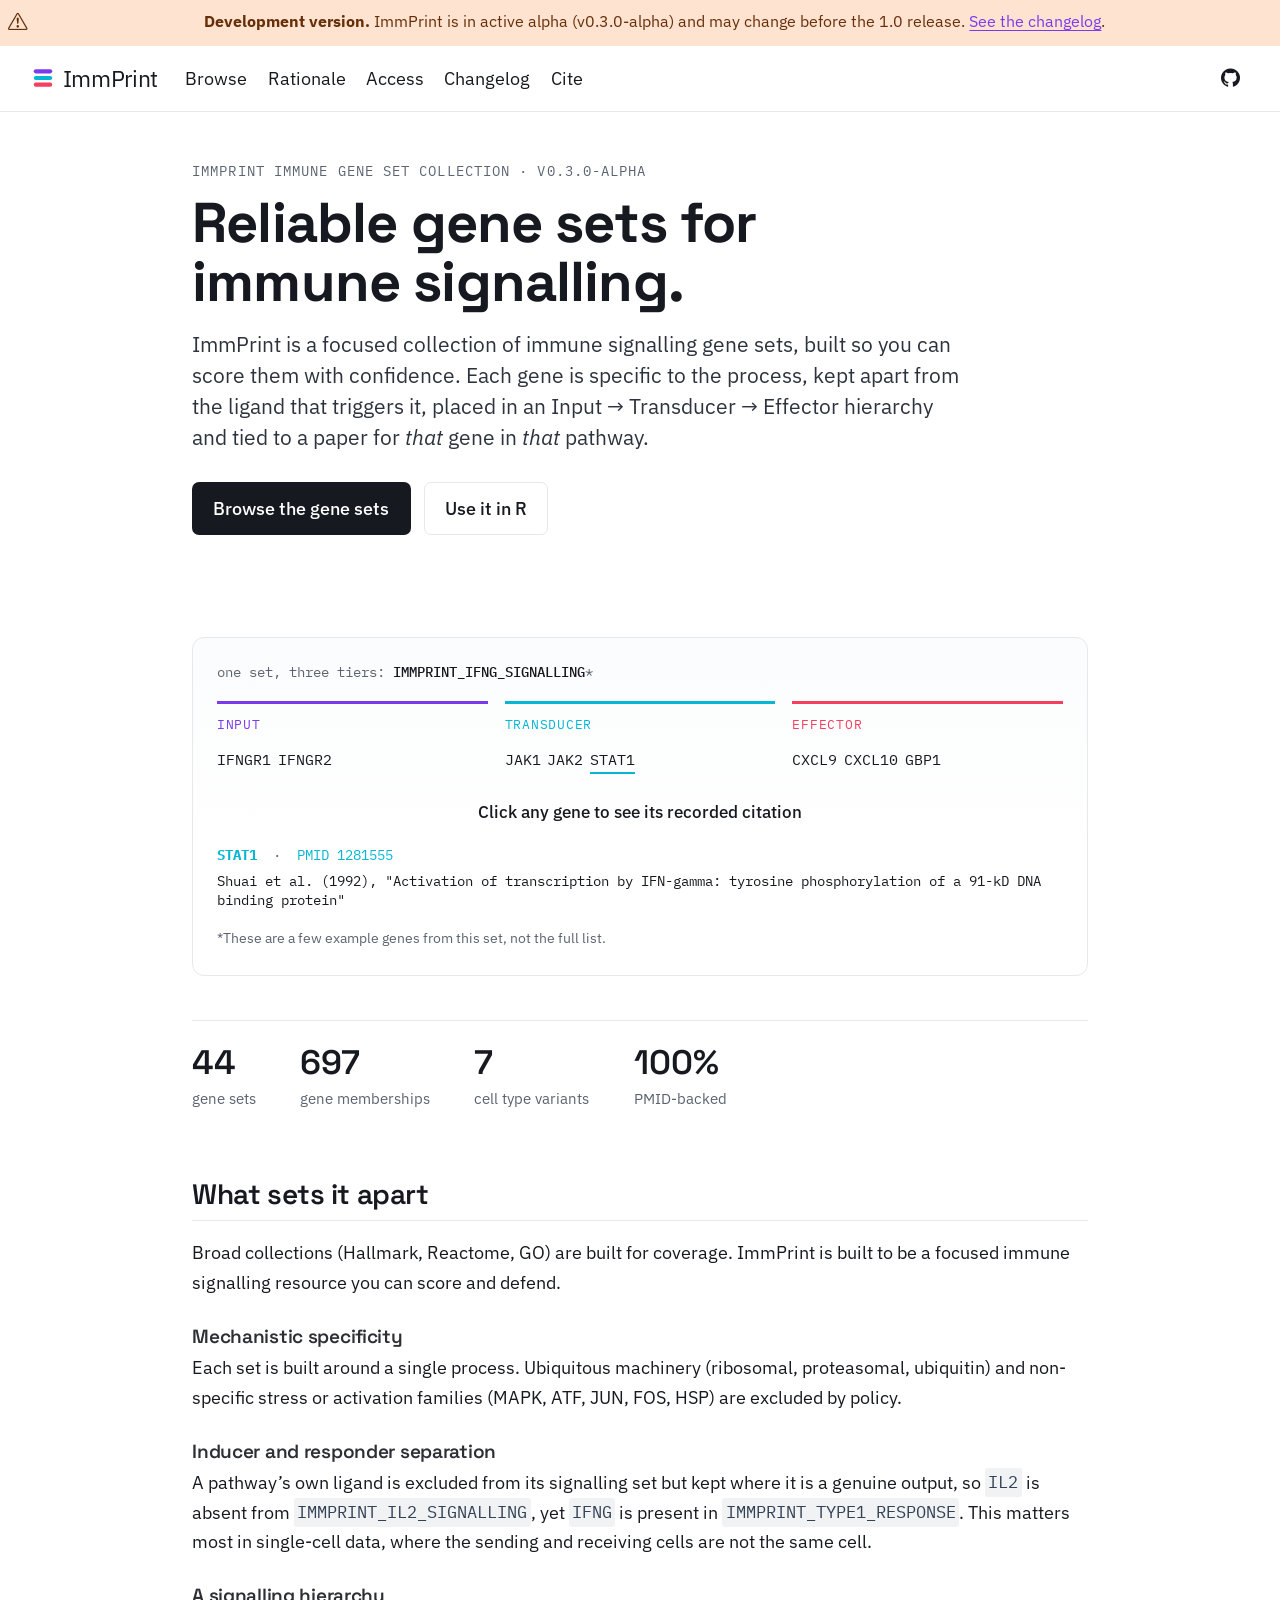
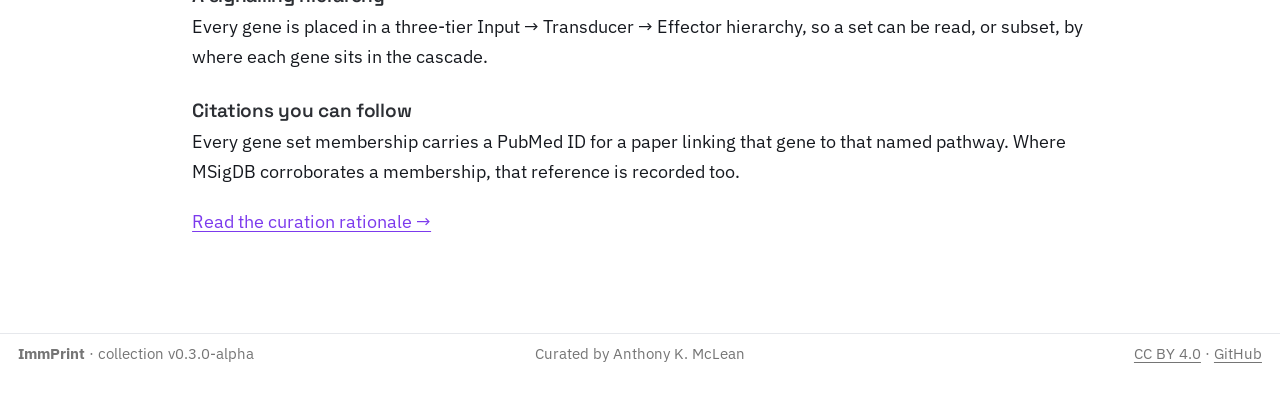
==== commit 123f9054: "Built site for gh-pages" ====
--- a/index.html
+++ b/index.html
@@ -2,7 +2,7 @@
 <html xmlns="http://www.w3.org/1999/xhtml" lang="en" xml:lang="en"><head>
 
 <meta charset="utf-8">
-<meta name="generator" content="quarto-1.9.38">
+<meta name="generator" content="quarto-1.10.18">
 
 <meta name="viewport" content="width=device-width, initial-scale=1.0, user-scalable=yes">
 
@@ -12,10 +12,13 @@
 /* Default styles provided by pandoc.
 ** See https://pandoc.org/MANUAL.html#variables-for-html for config info.
 */
-code{white-space: pre-wrap;}
 span.smallcaps{font-variant: small-caps;}
-div.columns{display: flex; gap: min(4vw, 1.5em);}
-div.column{flex: auto; overflow-x: auto;}
+div.columns{display: flex; gap: 1.5em;}
+div.column{flex: auto;}
+@media screen {
+div.columns{gap: min(4vw, 1.5em);}
+div.column{overflow-x: auto;}
+}
 div.hanging-indent{margin-left: 1.5em; text-indent: -1.5em;}
 ul.task-list{list-style: none;}
 ul.task-list li input[type="checkbox"] {
@@ -69,10 +72,10 @@
 <script src="site_libs/quarto-html/tippy.umd.min.js"></script>
 <script src="site_libs/quarto-html/anchor.min.js"></script>
 <link href="site_libs/quarto-html/tippy.css" rel="stylesheet">
-<link href="site_libs/quarto-html/quarto-syntax-highlighting-c11abc8cc2b203d8167704c6b3f98431.css" rel="stylesheet" id="quarto-text-highlighting-styles">
+<link href="site_libs/quarto-html/quarto-syntax-highlighting-5ece0e4a5ffbf02e28d4d657a8c77456.css" rel="stylesheet" id="quarto-text-highlighting-styles">
 <script src="site_libs/bootstrap/bootstrap.min.js"></script>
 <link href="site_libs/bootstrap/bootstrap-icons.css" rel="stylesheet">
-<link href="site_libs/bootstrap/bootstrap-0b1554bef67d31e65fcadd1687eadedb.min.css" rel="stylesheet" append-hash="true" id="quarto-bootstrap" data-mode="light">
+<link href="site_libs/bootstrap/bootstrap-fba406f166bc86d4fa44a74b1a697286.min.css" rel="stylesheet" append-hash="true" id="quarto-bootstrap" data-mode="light">
 <script id="quarto-search-options" type="application/json">{
   "language": {
     "search-no-results-text": "No results",
@@ -90,6 +93,7 @@
 }</script>
 <script type="module" src="site_libs/quarto-ojs/quarto-ojs-runtime.js"></script>
 <link href="site_libs/quarto-ojs/quarto-ojs.css" rel="stylesheet">
+<meta name="google-site-verification" content="FEXLAwNF8lR6wO5DDef8Wh0jojlKTkvLRAhS2tDvxJM">
 
 
 </head>
@@ -98,6 +102,9 @@
 
 <div id="quarto-search-results"></div>
   <header id="quarto-header" class="headroom fixed-top">
+    <div id="quarto-announcement" data-announcement-id="a3d54cd1435547b9a1265c781d0f8e81" class="alert alert-warning hidden"><i class="bi bi-exclamation-triangle quarto-announcement-icon"></i><div class="quarto-announcement-content">
+<p><strong>Development version.</strong> ImmPrint is in active alpha (v0.3.0-alpha) and may change before the 1.0 release. <a href="changelog.html">See the changelog</a>.</p>
+</div></div>
     <nav class="navbar navbar-expand-lg " data-bs-theme="dark">
       <div class="navbar-container container-fluid">
       <div class="navbar-brand-container mx-auto">
@@ -160,11 +167,11 @@
 
 
 <section class="hero">
-  <div class="eyebrow">ImmPrint immune gene set collection · v0.2.0-alpha</div>
+  <div class="eyebrow">ImmPrint immune gene set collection · v0.3.0-alpha</div>
   <h1>Reliable gene sets for immune signalling.</h1>
   <p class="lede">ImmPrint is a focused collection of immune signalling gene sets,
   built so you can score them with confidence. Each gene is specific to the
-  process, kept apart from the ligand that triggers it, placed in a Receptor →
+  process, kept apart from the ligand that triggers it, placed in an Input →
   Transducer → Effector hierarchy and tied to a paper for <em>that</em> gene in
   <em>that</em> pathway.</p>
   <div class="cta">
@@ -173,7 +180,7 @@
   </div>
 </section>
 <div class="cell">
-<div class="sourceCode cell-code hidden" id="cb1" data-startfrom="24" data-source-offset="0"><pre class="sourceCode js"><code class="sourceCode javascript" style="counter-reset: source-line 23;"><span id="cb1-24"><a href="#cb1-24" aria-hidden="true" tabindex="-1"></a>data <span class="op">=</span> <span class="fu">FileAttachment</span>(<span class="st">"data/immprint_0.2.0-alpha.csv"</span>)<span class="op">.</span><span class="fu">csv</span>()</span></code></pre></div>
+<div class="sourceCode cell-code hidden" id="cb1" data-startfrom="24" data-source-offset="0"><pre class="sourceCode js"><code class="sourceCode javascript" style="counter-reset: source-line 23;"><span id="cb1-24"><a href="#cb1-24" aria-hidden="true" tabindex="-1"></a>data <span class="op">=</span> <span class="fu">FileAttachment</span>(<span class="st">"data/immprint_0.3.0-alpha.csv"</span>)<span class="op">.</span><span class="fu">csv</span>()</span></code></pre></div>
 <div class="cell-output cell-output-display">
 <div id="ojs-cell-1" data-nodetype="declaration">
 
@@ -183,11 +190,11 @@
 <div class="cell">
 <div class="sourceCode cell-code hidden" id="cb2" data-startfrom="30" data-source-offset="-0"><pre class="sourceCode js"><code class="sourceCode javascript" style="counter-reset: source-line 29;"><span id="cb2-30"><a href="#cb2-30" aria-hidden="true" tabindex="-1"></a>heroSet <span class="op">=</span> <span class="st">"IMMPRINT_IFNG_SIGNALLING"</span></span>
 <span id="cb2-31"><a href="#cb2-31" aria-hidden="true" tabindex="-1"></a>heroTiers <span class="op">=</span> [</span>
-<span id="cb2-32"><a href="#cb2-32" aria-hidden="true" tabindex="-1"></a>  { <span class="dt">tier</span><span class="op">:</span> <span class="st">"r"</span><span class="op">,</span> <span class="dt">label</span><span class="op">:</span> <span class="st">"Receptor"</span><span class="op">,</span> <span class="dt">genes</span><span class="op">:</span> [<span class="st">"IFNGR1"</span><span class="op">,</span> <span class="st">"IFNGR2"</span>] }<span class="op">,</span></span>
+<span id="cb2-32"><a href="#cb2-32" aria-hidden="true" tabindex="-1"></a>  { <span class="dt">tier</span><span class="op">:</span> <span class="st">"i"</span><span class="op">,</span> <span class="dt">label</span><span class="op">:</span> <span class="st">"Input"</span><span class="op">,</span> <span class="dt">genes</span><span class="op">:</span> [<span class="st">"IFNGR1"</span><span class="op">,</span> <span class="st">"IFNGR2"</span>] }<span class="op">,</span></span>
 <span id="cb2-33"><a href="#cb2-33" aria-hidden="true" tabindex="-1"></a>  { <span class="dt">tier</span><span class="op">:</span> <span class="st">"t"</span><span class="op">,</span> <span class="dt">label</span><span class="op">:</span> <span class="st">"Transducer"</span><span class="op">,</span> <span class="dt">genes</span><span class="op">:</span> [<span class="st">"JAK1"</span><span class="op">,</span> <span class="st">"JAK2"</span><span class="op">,</span> <span class="st">"STAT1"</span>] }<span class="op">,</span></span>
 <span id="cb2-34"><a href="#cb2-34" aria-hidden="true" tabindex="-1"></a>  { <span class="dt">tier</span><span class="op">:</span> <span class="st">"e"</span><span class="op">,</span> <span class="dt">label</span><span class="op">:</span> <span class="st">"Effector"</span><span class="op">,</span> <span class="dt">genes</span><span class="op">:</span> [<span class="st">"CXCL9"</span><span class="op">,</span> <span class="st">"CXCL10"</span><span class="op">,</span> <span class="st">"GBP1"</span>] }</span>
 <span id="cb2-35"><a href="#cb2-35" aria-hidden="true" tabindex="-1"></a>]</span>
-<span id="cb2-36"><a href="#cb2-36" aria-hidden="true" tabindex="-1"></a>tierColour <span class="op">=</span> ({ <span class="dt">r</span><span class="op">:</span> <span class="st">"var(--tier-receptor)"</span><span class="op">,</span> <span class="dt">t</span><span class="op">:</span> <span class="st">"var(--tier-transducer)"</span><span class="op">,</span> <span class="dt">e</span><span class="op">:</span> <span class="st">"var(--tier-effector)"</span> })</span>
+<span id="cb2-36"><a href="#cb2-36" aria-hidden="true" tabindex="-1"></a>tierColour <span class="op">=</span> ({ <span class="dt">i</span><span class="op">:</span> <span class="st">"var(--tier-input)"</span><span class="op">,</span> <span class="dt">t</span><span class="op">:</span> <span class="st">"var(--tier-transducer)"</span><span class="op">,</span> <span class="dt">e</span><span class="op">:</span> <span class="st">"var(--tier-effector)"</span> })</span>
 <span id="cb2-37"><a href="#cb2-37" aria-hidden="true" tabindex="-1"></a>heroPapers <span class="op">=</span> ({</span>
 <span id="cb2-38"><a href="#cb2-38" aria-hidden="true" tabindex="-1"></a>  <span class="dt">IFNGR1</span><span class="op">:</span> <span class="st">'Aguet, Dembić &amp; Merlin (1988), "Molecular cloning and expression of the human interferon-gamma receptor"'</span><span class="op">,</span></span>
 <span id="cb2-39"><a href="#cb2-39" aria-hidden="true" tabindex="-1"></a>  <span class="dt">IFNGR2</span><span class="op">:</span> <span class="st">'Hemmi et al. (1994), "A novel member of the interferon receptor family complements functionality of the murine interferon gamma receptor in human cells"'</span><span class="op">,</span></span>
@@ -267,7 +274,7 @@
 <span id="cb4-76"><a href="#cb4-76" aria-hidden="true" tabindex="-1"></a><span class="vs">    &lt;/div&gt;</span></span>
 <span id="cb4-77"><a href="#cb4-77" aria-hidden="true" tabindex="-1"></a><span class="vs">    &lt;div class="click-note"&gt;Click any gene to see its recorded citation&lt;/div&gt;</span></span>
 <span id="cb4-78"><a href="#cb4-78" aria-hidden="true" tabindex="-1"></a><span class="vs">    </span><span class="sc">${</span><span class="fu">pmidLine</span>(picked)<span class="sc">}</span></span>
-<span id="cb4-79"><a href="#cb4-79" aria-hidden="true" tabindex="-1"></a><span class="vs">    &lt;div class="trace-foot"&gt;*These are a few example genes from this set rather than the full list.&lt;/div&gt;</span></span>
+<span id="cb4-79"><a href="#cb4-79" aria-hidden="true" tabindex="-1"></a><span class="vs">    &lt;div class="trace-foot"&gt;*These are a few example genes from this set, not the full list.&lt;/div&gt;</span></span>
 <span id="cb4-80"><a href="#cb4-80" aria-hidden="true" tabindex="-1"></a><span class="vs">  &lt;/div&gt;`</span><span class="op">;</span></span>
 <span id="cb4-81"><a href="#cb4-81" aria-hidden="true" tabindex="-1"></a>  el<span class="op">.</span><span class="fu">addEventListener</span>(<span class="st">"click"</span><span class="op">,</span> (e) <span class="kw">=&gt;</span> {</span>
 <span id="cb4-82"><a href="#cb4-82" aria-hidden="true" tabindex="-1"></a>    <span class="kw">const</span> span <span class="op">=</span> e<span class="op">.</span><span class="at">target</span><span class="op">.</span><span class="fu">closest</span>(<span class="st">".gene"</span>)<span class="op">;</span></span>
@@ -308,7 +315,7 @@
 </section>
 <section id="a-signalling-hierarchy" class="level3">
 <h3 class="anchored" data-anchor-id="a-signalling-hierarchy">A signalling hierarchy</h3>
-<p>Every gene is placed in a three-tier Receptor → Transducer → Effector hierarchy, so a set can be read, or subset, by where each gene sits in the cascade.</p>
+<p>Every gene is placed in a three-tier Input → Transducer → Effector hierarchy, so a set can be read, or subset, by where each gene sits in the cascade.</p>
 </section>
 <section id="citations-you-can-follow" class="level3">
 <h3 class="anchored" data-anchor-id="citations-you-can-follow">Citations you can follow</h3>
@@ -322,7 +329,7 @@
 
 </main> <!-- /main -->
 <script type="ojs-module-contents">
-[base64]
+[base64]
 </script>
 <script type="module">
 if (window.location.protocol === "file:") { alert("The OJS runtime does not work with file:// URLs. Please use a web server to view this document."); }
@@ -679,7 +686,7 @@
 <footer class="footer">
   <div class="nav-footer">
     <div class="nav-footer-left">
-<p><strong>ImmPrint</strong> · collection v0.2.0-alpha</p>
+<p><strong>ImmPrint</strong> · collection v0.3.0-alpha</p>
 </div>   
     <div class="nav-footer-center">
 <p>Curated by Anthony K. McLean</p>
--- a/site_libs/quarto-html/quarto-syntax-highlighting-5ece0e4a5ffbf02e28d4d657a8c77456.css
+++ b/site_libs/quarto-html/quarto-syntax-highlighting-5ece0e4a5ffbf02e28d4d657a8c77456.css
@@ -0,0 +1,236 @@
+/* quarto syntax highlight colors */
+:root {
+  --quarto-hl-ot-color: #003B4F;
+  --quarto-hl-at-color: #657422;
+  --quarto-hl-ss-color: #20794D;
+  --quarto-hl-an-color: #5E5E5E;
+  --quarto-hl-fu-color: #4758AB;
+  --quarto-hl-st-color: #20794D;
+  --quarto-hl-cf-color: #003B4F;
+  --quarto-hl-op-color: #5E5E5E;
+  --quarto-hl-er-color: #AD0000;
+  --quarto-hl-bn-color: #AD0000;
+  --quarto-hl-al-color: #AD0000;
+  --quarto-hl-va-color: #111111;
+  --quarto-hl-bu-color: inherit;
+  --quarto-hl-ex-color: inherit;
+  --quarto-hl-pp-color: #AD0000;
+  --quarto-hl-in-color: #5E5E5E;
+  --quarto-hl-vs-color: #20794D;
+  --quarto-hl-wa-color: #5E5E5E;
+  --quarto-hl-do-color: #5E5E5E;
+  --quarto-hl-im-color: #00769E;
+  --quarto-hl-ch-color: #20794D;
+  --quarto-hl-dt-color: #AD0000;
+  --quarto-hl-fl-color: #AD0000;
+  --quarto-hl-co-color: #5E5E5E;
+  --quarto-hl-cv-color: #5E5E5E;
+  --quarto-hl-cn-color: #8f5902;
+  --quarto-hl-sc-color: #5E5E5E;
+  --quarto-hl-dv-color: #AD0000;
+  --quarto-hl-kw-color: #003B4F;
+}
+
+/* other quarto variables */
+:root {
+  --quarto-font-monospace: "IBM Plex Mono", ui-monospace, monospace;
+}
+
+/* syntax highlight based on Pandoc's rules */
+pre > code.sourceCode > span {
+  color: #003B4F;
+}
+
+code.sourceCode > span {
+  color: #003B4F;
+}
+
+div.sourceCode,
+div.sourceCode pre.sourceCode {
+  color: #003B4F;
+}
+
+/* Normal */
+code span {
+  color: #003B4F;
+}
+
+/* Alert */
+code span.al {
+  color: #AD0000;
+  font-style: inherit;
+}
+
+/* Annotation */
+code span.an {
+  color: #5E5E5E;
+  font-style: inherit;
+}
+
+/* Attribute */
+code span.at {
+  color: #657422;
+  font-style: inherit;
+}
+
+/* BaseN */
+code span.bn {
+  color: #AD0000;
+  font-style: inherit;
+}
+
+/* BuiltIn */
+code span.bu {
+  font-style: inherit;
+}
+
+/* ControlFlow */
+code span.cf {
+  color: #003B4F;
+  font-weight: bold;
+  font-style: inherit;
+}
+
+/* Char */
+code span.ch {
+  color: #20794D;
+  font-style: inherit;
+}
+
+/* Constant */
+code span.cn {
+  color: #8f5902;
+  font-style: inherit;
+}
+
+/* Comment */
+code span.co {
+  color: #5E5E5E;
+  font-style: inherit;
+}
+
+/* CommentVar */
+code span.cv {
+  color: #5E5E5E;
+  font-style: italic;
+}
+
+/* Documentation */
+code span.do {
+  color: #5E5E5E;
+  font-style: italic;
+}
+
+/* DataType */
+code span.dt {
+  color: #AD0000;
+  font-style: inherit;
+}
+
+/* DecVal */
+code span.dv {
+  color: #AD0000;
+  font-style: inherit;
+}
+
+/* Error */
+code span.er {
+  color: #AD0000;
+  font-style: inherit;
+}
+
+/* Extension */
+code span.ex {
+  font-style: inherit;
+}
+
+/* Float */
+code span.fl {
+  color: #AD0000;
+  font-style: inherit;
+}
+
+/* Function */
+code span.fu {
+  color: #4758AB;
+  font-style: inherit;
+}
+
+/* Import */
+code span.im {
+  color: #00769E;
+  font-style: inherit;
+}
+
+/* Information */
+code span.in {
+  color: #5E5E5E;
+  font-style: inherit;
+}
+
+/* Keyword */
+code span.kw {
+  color: #003B4F;
+  font-weight: bold;
+  font-style: inherit;
+}
+
+/* Operator */
+code span.op {
+  color: #5E5E5E;
+  font-style: inherit;
+}
+
+/* Other */
+code span.ot {
+  color: #003B4F;
+  font-style: inherit;
+}
+
+/* Preprocessor */
+code span.pp {
+  color: #AD0000;
+  font-style: inherit;
+}
+
+/* SpecialChar */
+code span.sc {
+  color: #5E5E5E;
+  font-style: inherit;
+}
+
+/* SpecialString */
+code span.ss {
+  color: #20794D;
+  font-style: inherit;
+}
+
+/* String */
+code span.st {
+  color: #20794D;
+  font-style: inherit;
+}
+
+/* Variable */
+code span.va {
+  color: #111111;
+  font-style: inherit;
+}
+
+/* VerbatimString */
+code span.vs {
+  color: #20794D;
+  font-style: inherit;
+}
+
+/* Warning */
+code span.wa {
+  color: #5E5E5E;
+  font-style: italic;
+}
+
+.prevent-inlining {
+  content: "</";
+}
+
+/*# sourceMappingURL=0f9022aa5e99659efac95019d8ae6c68.css.map */
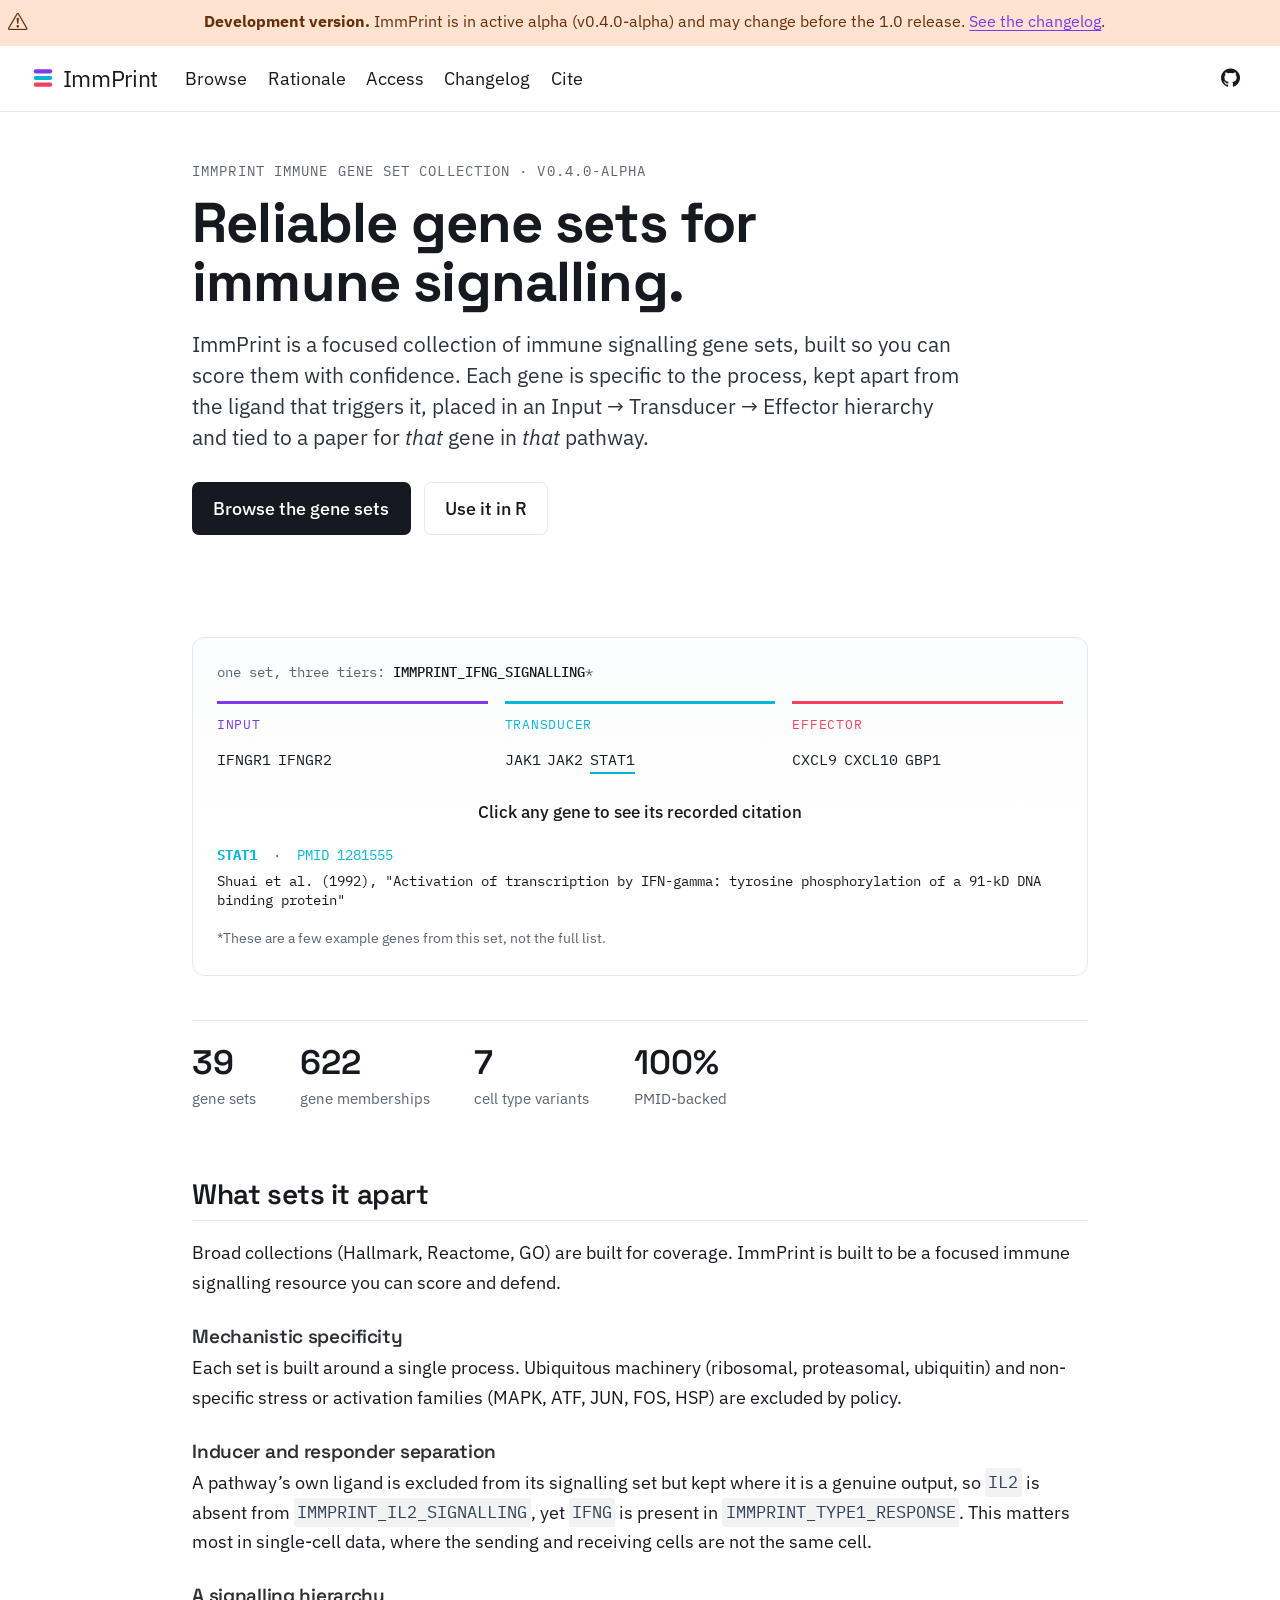
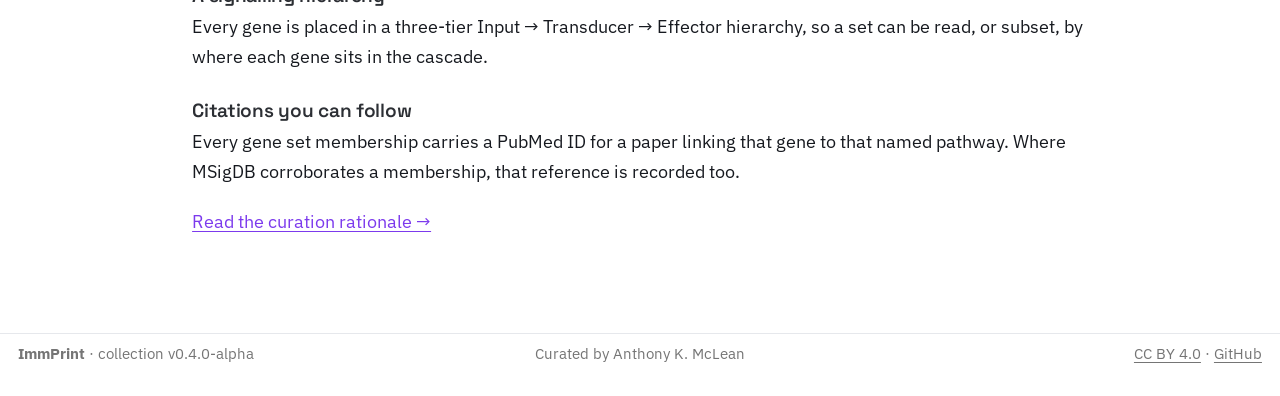
==== commit 5af116e7: "Built site for gh-pages" ====
--- a/index.html
+++ b/index.html
@@ -75,7 +75,7 @@
 <link href="site_libs/quarto-html/quarto-syntax-highlighting-5ece0e4a5ffbf02e28d4d657a8c77456.css" rel="stylesheet" id="quarto-text-highlighting-styles">
 <script src="site_libs/bootstrap/bootstrap.min.js"></script>
 <link href="site_libs/bootstrap/bootstrap-icons.css" rel="stylesheet">
-<link href="site_libs/bootstrap/bootstrap-fba406f166bc86d4fa44a74b1a697286.min.css" rel="stylesheet" append-hash="true" id="quarto-bootstrap" data-mode="light">
+<link href="site_libs/bootstrap/bootstrap-4c646eefbc2ca1eee2c8d8534daac5e0.min.css" rel="stylesheet" append-hash="true" id="quarto-bootstrap" data-mode="light">
 <script id="quarto-search-options" type="application/json">{
   "language": {
     "search-no-results-text": "No results",
@@ -102,8 +102,8 @@
 
 <div id="quarto-search-results"></div>
   <header id="quarto-header" class="headroom fixed-top">
-    <div id="quarto-announcement" data-announcement-id="a3d54cd1435547b9a1265c781d0f8e81" class="alert alert-warning hidden"><i class="bi bi-exclamation-triangle quarto-announcement-icon"></i><div class="quarto-announcement-content">
-<p><strong>Development version.</strong> ImmPrint is in active alpha (v0.3.0-alpha) and may change before the 1.0 release. <a href="changelog.html">See the changelog</a>.</p>
+    <div id="quarto-announcement" data-announcement-id="f09694f71da1bb327b2a91fa4b900bd0" class="alert alert-warning hidden"><i class="bi bi-exclamation-triangle quarto-announcement-icon"></i><div class="quarto-announcement-content">
+<p><strong>Development version.</strong> ImmPrint is in active alpha (v0.4.0-alpha) and may change before the 1.0 release. <a href="changelog.html">See the changelog</a>.</p>
 </div></div>
     <nav class="navbar navbar-expand-lg " data-bs-theme="dark">
       <div class="navbar-container container-fluid">
@@ -167,7 +167,7 @@
 
 
 <section class="hero">
-  <div class="eyebrow">ImmPrint immune gene set collection · v0.3.0-alpha</div>
+  <div class="eyebrow">ImmPrint immune gene set collection · v0.4.0-alpha</div>
   <h1>Reliable gene sets for immune signalling.</h1>
   <p class="lede">ImmPrint is a focused collection of immune signalling gene sets,
   built so you can score them with confidence. Each gene is specific to the
@@ -180,7 +180,7 @@
   </div>
 </section>
 <div class="cell">
-<div class="sourceCode cell-code hidden" id="cb1" data-startfrom="24" data-source-offset="0"><pre class="sourceCode js"><code class="sourceCode javascript" style="counter-reset: source-line 23;"><span id="cb1-24"><a href="#cb1-24" aria-hidden="true" tabindex="-1"></a>data <span class="op">=</span> <span class="fu">FileAttachment</span>(<span class="st">"data/immprint_0.3.0-alpha.csv"</span>)<span class="op">.</span><span class="fu">csv</span>()</span></code></pre></div>
+<div class="sourceCode cell-code hidden" id="cb1" data-startfrom="24" data-source-offset="0"><pre class="sourceCode js"><code class="sourceCode javascript" style="counter-reset: source-line 23;"><span id="cb1-24"><a href="#cb1-24" aria-hidden="true" tabindex="-1"></a>data <span class="op">=</span> <span class="fu">FileAttachment</span>(<span class="st">"data/immprint_0.4.0-alpha.csv"</span>)<span class="op">.</span><span class="fu">csv</span>()</span></code></pre></div>
 <div class="cell-output cell-output-display">
 <div id="ojs-cell-1" data-nodetype="declaration">
 
@@ -329,7 +329,7 @@
 
 </main> <!-- /main -->
 <script type="ojs-module-contents">
-[base64]
+[base64]
 </script>
 <script type="module">
 if (window.location.protocol === "file:") { alert("The OJS runtime does not work with file:// URLs. Please use a web server to view this document."); }
@@ -686,7 +686,7 @@
 <footer class="footer">
   <div class="nav-footer">
     <div class="nav-footer-left">
-<p><strong>ImmPrint</strong> · collection v0.3.0-alpha</p>
+<p><strong>ImmPrint</strong> · collection v0.4.0-alpha</p>
 </div>   
     <div class="nav-footer-center">
 <p>Curated by Anthony K. McLean</p>
